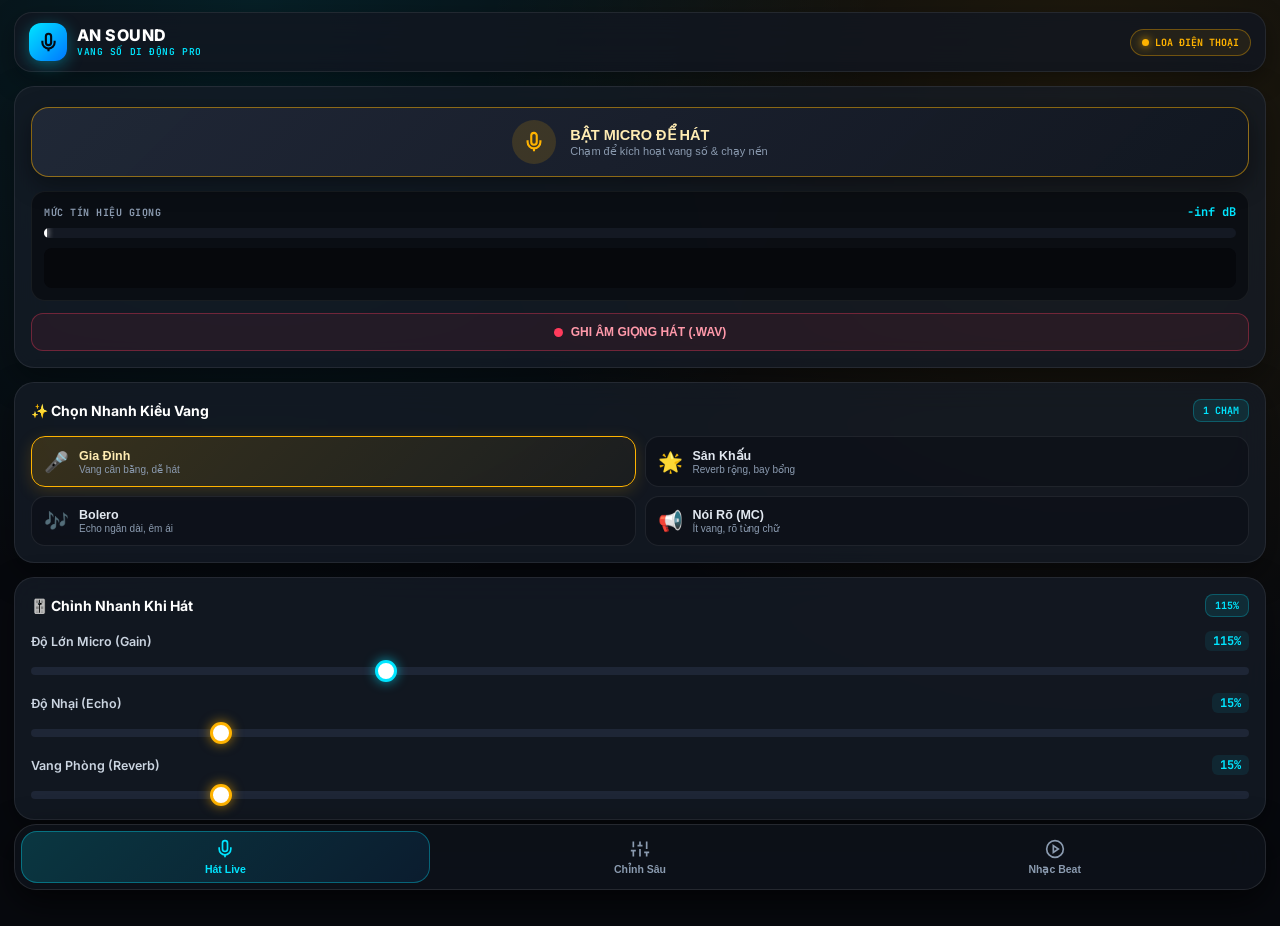
==== android_app/app/src/main/assets/karaoke/index.html @ 2c5a5bfd "Initial commit: An Sound Karaoke Live & DSP Studio (MVSilicon BP1048B2)" ====
<!DOCTYPE html>
<html lang="vi">
<head>
  <meta charset="utf-8">
  <meta name="viewport" content="width=device-width, initial-scale=1.0, maximum-scale=1.0, user-scalable=no, viewport-fit=cover">
  <title>An Sound</title>
  <link rel="preconnect" href="https://fonts.googleapis.com">
  <link rel="preconnect" href="https://fonts.gstatic.com" crossorigin>
  <link href="https://fonts.googleapis.com/css2?family=Inter:wght@400;500;600;700;800&family=JetBrains+Mono:wght@500;600;700&display=swap" rel="stylesheet">
  <style>
    :root {
      --bg: #07090e;
      --surface: rgba(18, 23, 32, 0.82);
      --card: rgba(22, 28, 39, 0.75);
      --border: rgba(255, 255, 255, 0.08);
      --text: #f1f5f9;
      --muted: #8b9bb0;
      --cyan: #00e5ff;
      --gold: #ffb300;
      --green: #00e676;
      --purple: #9d7bff;
      --red: #ff3b5c;
    }

    * {
      box-sizing: border-box !important;
      margin: 0;
      padding: 0;
      -webkit-tap-highlight-color: transparent;
      user-select: none;
    }

    body {
      background-color: var(--bg);
      background-image:
        radial-gradient(circle at 20% 0%, rgba(0, 229, 255, 0.10) 0%, transparent 45%),
        radial-gradient(circle at 85% 12%, rgba(255, 179, 0, 0.10) 0%, transparent 45%);
      color: var(--text);
      font-family: 'Inter', -apple-system, BlinkMacSystemFont, sans-serif;
      min-height: 100vh;
      overflow-x: hidden;
      padding: max(12px, env(safe-area-inset-top)) 14px calc(92px + env(safe-area-inset-bottom));
      transition: background-image 0.4s ease;
    }

    body.mic-live {
      background-image:
        radial-gradient(circle at 50% 0%, rgba(0, 230, 118, 0.16) 0%, transparent 55%),
        radial-gradient(circle at 85% 20%, rgba(0, 229, 255, 0.10) 0%, transparent 45%);
    }

    /* TOPBAR */
    .topbar {
      display: flex;
      align-items: center;
      justify-content: space-between;
      padding: 10px 14px;
      background: var(--surface);
      backdrop-filter: blur(18px);
      -webkit-backdrop-filter: blur(18px);
      border: 1px solid var(--border);
      border-radius: 18px;
      margin-bottom: 14px;
      box-shadow: 0 8px 24px rgba(0, 0, 0, 0.35);
    }

    .brand {
      display: flex;
      align-items: center;
      gap: 10px;
    }

    .brand-icon {
      width: 38px;
      height: 38px;
      border-radius: 12px;
      background: linear-gradient(135deg, #00e5ff, #0077ff);
      display: grid;
      place-items: center;
      color: #050a12;
      box-shadow: 0 4px 16px rgba(0, 229, 255, 0.35);
      flex-shrink: 0;
    }

    .brand-title {
      font-size: 16px;
      font-weight: 800;
      letter-spacing: 0.03em;
      color: #fff;
      line-height: 1.15;
    }

    .brand-sub {
      font: 600 9.5px 'JetBrains Mono', monospace;
      color: var(--cyan);
      letter-spacing: 0.06em;
    }

    .route-pill {
      display: flex;
      align-items: center;
      gap: 6px;
      padding: 6px 11px;
      background: rgba(255, 179, 0, 0.08);
      border: 1px solid rgba(255, 179, 0, 0.35);
      border-radius: 99px;
      font: 700 10px 'JetBrains Mono', monospace;
      color: var(--gold);
      white-space: nowrap;
    }

    .route-pill i {
      width: 7px;
      height: 7px;
      border-radius: 50%;
      background: var(--gold);
      box-shadow: 0 0 8px var(--gold);
    }

    /* TAB PANELS */
    .tab-panel {
      display: none;
      animation: fadeSlide 0.22s ease-out;
    }
    .tab-panel.active {
      display: block;
    }
    @keyframes fadeSlide {
      from { opacity: 0; transform: translateY(6px); }
      to { opacity: 1; transform: translateY(0); }
    }

    /* GLASS CARD */
    .glass-card {
      background: var(--card);
      backdrop-filter: blur(16px);
      -webkit-backdrop-filter: blur(16px);
      border: 1px solid var(--border);
      border-radius: 20px;
      padding: 16px;
      margin-bottom: 14px;
      box-shadow: 0 12px 32px rgba(0, 0, 0, 0.35);
    }

    .card-header {
      display: flex;
      align-items: center;
      justify-content: space-between;
      margin-bottom: 14px;
    }

    .card-title-group {
      display: flex;
      align-items: center;
      gap: 9px;
    }

    .card-title-group h3 {
      font-size: 14px;
      font-weight: 700;
      color: #fff;
    }

    .card-badge {
      font: 700 10px 'JetBrains Mono', monospace;
      padding: 4px 9px;
      border-radius: 8px;
      background: rgba(0, 229, 255, 0.1);
      color: var(--cyan);
      border: 1px solid rgba(0, 229, 255, 0.25);
    }

    /* HERO MIC BUTTON */
    .hero-deck {
      text-align: center;
      padding: 20px 16px 16px;
    }

    .mic-power-btn {
      width: 100%;
      min-height: 68px;
      border-radius: 18px;
      border: 1.5px solid rgba(255, 179, 0, 0.5);
      background: linear-gradient(135deg, rgba(34, 42, 58, 0.9), rgba(18, 23, 33, 0.95));
      color: #fff;
      display: flex;
      align-items: center;
      justify-content: center;
      gap: 14px;
      padding: 12px 18px;
      cursor: pointer;
      transition: all 0.25s cubic-bezier(0.16, 1, 0.3, 1);
      box-shadow: 0 8px 25px rgba(0, 0, 0, 0.4);
      position: relative;
      overflow: hidden;
    }

    .mic-power-btn:active {
      transform: scale(0.97);
    }

    .mic-power-btn.active {
      background: linear-gradient(135deg, rgba(16, 66, 42, 0.95), rgba(10, 38, 25, 0.98)) !important;
      border-color: var(--green) !important;
      box-shadow: 0 0 28px rgba(0, 230, 118, 0.35) !important;
    }

    .mic-circle-icon {
      width: 44px;
      height: 44px;
      border-radius: 50%;
      background: rgba(255, 179, 0, 0.15);
      color: var(--gold);
      display: grid;
      place-items: center;
      flex-shrink: 0;
      transition: all 0.25s;
    }

    .mic-power-btn.active .mic-circle-icon {
      background: rgba(0, 230, 118, 0.22);
      color: var(--green);
      box-shadow: 0 0 15px rgba(0, 230, 118, 0.45);
      animation: micPulse 1.6s infinite;
    }

    @keyframes micPulse {
      0% { transform: scale(1); }
      50% { transform: scale(1.08); }
      100% { transform: scale(1); }
    }

    .mic-btn-copy {
      text-align: left;
    }

    .mic-btn-copy strong {
      display: block;
      font-size: 14.5px;
      font-weight: 800;
      color: #ffecb3;
      margin-bottom: 2px;
    }

    .mic-power-btn.active .mic-btn-copy strong {
      color: #a7f3d0;
    }

    .mic-btn-copy small {
      display: block;
      font-size: 11px;
      color: var(--muted);
    }

    .mic-power-btn.active .mic-btn-copy small {
      color: #6ee7b7;
    }

    /* SPECTRUM & VU METER */
    .meter-box {
      margin-top: 14px;
      background: rgba(8, 11, 16, 0.75);
      border: 1px solid rgba(255, 255, 255, 0.06);
      border-radius: 14px;
      padding: 12px;
      text-align: left;
    }

    .meter-top {
      display: flex;
      justify-content: space-between;
      align-items: center;
      margin-bottom: 8px;
    }

    .meter-top span {
      font: 700 10px 'JetBrains Mono', monospace;
      color: var(--muted);
      letter-spacing: 0.05em;
    }

    .meter-top strong {
      font: 700 12px 'JetBrains Mono', monospace;
      color: var(--cyan);
    }

    .vu-track {
      width: 100%;
      height: 10px;
      background: #141923;
      border-radius: 99px;
      position: relative;
      overflow: hidden;
    }

    .vu-fill {
      height: 100%;
      width: 0%;
      background: linear-gradient(90deg, #00e676 0%, #ffeb3b 68%, #ff3b5c 100%);
      border-radius: 99px;
      transition: width 0.05s ease-out;
    }

    .vu-peak {
      position: absolute;
      top: 0;
      bottom: 0;
      width: 3px;
      background: #fff;
      box-shadow: 0 0 6px #fff;
      transition: left 0.06s ease-out;
    }

    #vocalSpectrumCanvas {
      width: 100%;
      height: 40px;
      margin-top: 10px;
      border-radius: 8px;
      background: rgba(5, 7, 11, 0.8);
      display: block;
    }

    /* RECORDER ROW */
    .rec-row {
      display: flex;
      gap: 8px;
      margin-top: 12px;
    }

    .btn-rec {
      flex: 1;
      padding: 11px 14px;
      border-radius: 12px;
      border: 1px solid rgba(255, 59, 92, 0.35);
      background: rgba(255, 59, 92, 0.08);
      color: #ff99aa;
      font-size: 12px;
      font-weight: 700;
      cursor: pointer;
      display: flex;
      align-items: center;
      justify-content: center;
      gap: 8px;
      transition: all 0.2s;
    }

    .btn-rec.recording {
      background: rgba(255, 59, 92, 0.22);
      border-color: var(--red);
      color: #fff;
      box-shadow: 0 0 15px rgba(255, 59, 92, 0.35);
    }

    .btn-play-rec {
      display: none;
      padding: 11px 16px;
      border-radius: 12px;
      border: 1px solid rgba(0, 230, 118, 0.4);
      background: rgba(0, 230, 118, 0.12);
      color: var(--green);
      font-size: 12px;
      font-weight: 700;
      cursor: pointer;
      text-decoration: none;
    }

    /* PRESET GRID */
    .preset-grid {
      display: grid;
      grid-template-columns: repeat(2, 1fr);
      gap: 9px;
    }

    .preset-tile {
      display: flex;
      align-items: center;
      gap: 10px;
      padding: 11px 12px;
      background: rgba(13, 17, 24, 0.75);
      border: 1px solid var(--border);
      border-radius: 14px;
      color: var(--muted);
      cursor: pointer;
      text-align: left;
      transition: all 0.18s;
    }

    .preset-tile .p-emoji {
      font-size: 20px;
      flex-shrink: 0;
    }

    .preset-tile strong {
      display: block;
      font-size: 12.5px;
      font-weight: 700;
      color: #e2e8f0;
    }

    .preset-tile small {
      display: block;
      font-size: 10px;
      color: var(--muted);
      margin-top: 1px;
    }

    .preset-tile.active {
      background: linear-gradient(135deg, rgba(255, 179, 0, 0.16), rgba(255, 179, 0, 0.04));
      border-color: var(--gold);
      box-shadow: 0 4px 16px rgba(255, 179, 0, 0.18);
    }

    .preset-tile.active strong {
      color: #ffecb3;
    }

    /* MODERN SLIDER */
    .slider-item {
      margin-bottom: 14px;
    }
    .slider-item:last-child {
      margin-bottom: 0;
    }

    .slider-label-row {
      display: flex;
      justify-content: space-between;
      align-items: center;
      margin-bottom: 8px;
    }

    .slider-label-row span {
      font-size: 12.5px;
      font-weight: 600;
      color: #cbd5e1;
    }

    .slider-label-row strong {
      font: 700 12px 'JetBrains Mono', monospace;
      color: var(--cyan);
      background: rgba(0, 229, 255, 0.08);
      padding: 2px 8px;
      border-radius: 6px;
    }

    input[type="range"].modern-slider {
      width: 100%;
      height: 8px;
      background: #1e2636;
      border-radius: 99px;
      outline: none;
      -webkit-appearance: none;
    }

    input[type="range"].modern-slider::-webkit-slider-thumb {
      -webkit-appearance: none;
      width: 22px;
      height: 22px;
      border-radius: 50%;
      background: #fff;
      border: 3px solid var(--cyan);
      box-shadow: 0 0 12px rgba(0, 229, 255, 0.65);
      cursor: pointer;
    }

    input[type="range"].modern-slider.gold::-webkit-slider-thumb {
      border-color: var(--gold);
      box-shadow: 0 0 12px rgba(255, 179, 0, 0.65);
    }

    /* SWITCH TOGGLES */
    .switch-row {
      display: flex;
      align-items: center;
      justify-content: space-between;
      padding: 10px 0;
      border-bottom: 1px solid rgba(255, 255, 255, 0.05);
      cursor: pointer;
    }
    .switch-row:last-child {
      border-bottom: none;
      padding-bottom: 0;
    }

    .switch-text strong {
      display: block;
      font-size: 12.5px;
      color: #e2e8f0;
    }
    .switch-text small {
      display: block;
      font-size: 10.5px;
      color: var(--muted);
      margin-top: 2px;
    }

    .toggle-switch {
      position: relative;
      width: 44px;
      height: 24px;
      flex-shrink: 0;
    }

    .toggle-switch input {
      opacity: 0;
      width: 0;
      height: 0;
    }

    .toggle-track {
      position: absolute;
      inset: 0;
      background: #232c3d;
      border-radius: 99px;
      transition: 0.25s;
    }

    .toggle-track::before {
      content: "";
      position: absolute;
      width: 18px;
      height: 18px;
      left: 3px;
      top: 3px;
      background: #94a3b8;
      border-radius: 50%;
      transition: 0.25s;
    }

    .toggle-switch input:checked + .toggle-track {
      background: rgba(0, 230, 118, 0.35);
      border: 1px solid var(--green);
    }

    .toggle-switch input:checked + .toggle-track::before {
      transform: translateX(20px);
      background: var(--green);
      box-shadow: 0 0 8px var(--green);
    }

    /* BEAT PLAYER */
    .beat-actions {
      display: grid;
      grid-template-columns: 1fr auto;
      gap: 8px;
      margin-bottom: 12px;
    }

    .btn-pick-file {
      display: flex;
      align-items: center;
      justify-content: center;
      gap: 8px;
      padding: 11px 12px;
      background: rgba(0, 229, 255, 0.08);
      border: 1px dashed rgba(0, 229, 255, 0.4);
      border-radius: 12px;
      color: var(--cyan);
      font-size: 12px;
      font-weight: 700;
      cursor: pointer;
    }

    .btn-demo-beat {
      padding: 11px 14px;
      background: rgba(157, 123, 255, 0.14);
      border: 1px solid rgba(157, 123, 255, 0.4);
      border-radius: 12px;
      color: #d8c8ff;
      font-size: 12px;
      font-weight: 700;
      cursor: pointer;
    }

    .btn-demo-beat.active {
      background: var(--purple);
      color: #fff;
      box-shadow: 0 0 15px rgba(157, 123, 255, 0.5);
    }

    .player-deck {
      display: flex;
      align-items: center;
      gap: 12px;
      background: rgba(10, 13, 20, 0.85);
      border: 1px solid var(--border);
      border-radius: 14px;
      padding: 10px 12px;
      margin-bottom: 14px;
    }

    .btn-play-circle {
      width: 40px;
      height: 40px;
      border-radius: 50%;
      border: none;
      background: linear-gradient(135deg, #00e5ff, #0088ff);
      color: #050a12;
      display: grid;
      place-items: center;
      cursor: pointer;
      flex-shrink: 0;
    }

    .track-meta {
      flex: 1;
      min-width: 0;
    }

    .track-title {
      font-size: 12.5px;
      font-weight: 700;
      color: #fff;
      white-space: nowrap;
      overflow: hidden;
      text-overflow: ellipsis;
    }

    .track-time {
      font: 500 10.5px 'JetBrains Mono', monospace;
      color: var(--muted);
      margin-top: 2px;
    }

    /* YOUTUBE BOX */
    .yt-search-row {
      display: flex;
      gap: 8px;
      margin-bottom: 10px;
    }

    .yt-input {
      flex: 1;
      min-width: 0;
      padding: 11px 12px;
      border-radius: 12px;
      border: 1px solid var(--border);
      background: rgba(10, 13, 20, 0.85);
      color: #fff;
      font-size: 13px;
      outline: none;
    }
    .yt-input:focus {
      border-color: var(--red);
    }

    .btn-yt-go {
      padding: 11px 15px;
      border-radius: 12px;
      border: none;
      background: linear-gradient(135deg, #ff3b5c, #d91b3b);
      color: #fff;
      font-size: 12px;
      font-weight: 700;
      cursor: pointer;
      white-space: nowrap;
    }

    .yt-tags {
      display: flex;
      flex-wrap: wrap;
      gap: 7px;
    }

    .yt-tag {
      padding: 6px 11px;
      border-radius: 99px;
      background: rgba(255, 255, 255, 0.05);
      border: 1px solid var(--border);
      color: #cbd5e1;
      font-size: 11px;
      font-weight: 600;
      cursor: pointer;
    }

    /* FLOATING BOTTOM TAB BAR */
    .bottom-dock {
      position: fixed;
      left: 14px;
      right: 14px;
      bottom: max(10px, env(safe-area-inset-bottom));
      z-index: 99;
      background: rgba(14, 18, 26, 0.92);
      backdrop-filter: blur(20px);
      -webkit-backdrop-filter: blur(20px);
      border: 1px solid rgba(255, 255, 255, 0.1);
      border-radius: 22px;
      padding: 6px;
      display: grid;
      grid-template-columns: repeat(3, 1fr);
      gap: 6px;
      box-shadow: 0 12px 35px rgba(0, 0, 0, 0.65);
    }

    .dock-btn {
      height: 52px;
      border: none;
      border-radius: 16px;
      background: transparent;
      color: var(--muted);
      display: flex;
      flex-direction: column;
      align-items: center;
      justify-content: center;
      gap: 4px;
      cursor: pointer;
      transition: all 0.2s;
    }

    .dock-btn span {
      font-size: 10.5px;
      font-weight: 700;
    }

    .dock-btn.active {
      background: linear-gradient(135deg, rgba(0, 229, 255, 0.18), rgba(0, 136, 255, 0.10));
      color: var(--cyan);
      box-shadow: inset 0 0 0 1px rgba(0, 229, 255, 0.35);
    }
  </style>
</head>
<body>
  <!-- TOPBAR -->
  <header class="topbar">
    <div class="brand">
      <div class="brand-icon">
        <svg width="21" height="21" viewBox="0 0 24 24" fill="none" stroke="currentColor" stroke-width="2.4"><path d="M12 2a3 3 0 0 0-3 3v7a3 3 0 0 0 6 0V5a3 3 0 0 0-3-3Z"/><path d="M19 10v2a7 7 0 0 1-14 0v-2"/><line x1="12" x2="12" y1="19" y2="22"/></svg>
      </div>
      <div>
        <div class="brand-title">AN SOUND</div>
        <div class="brand-sub">VANG SỐ DI ĐỘNG PRO</div>
      </div>
    </div>
    <div class="route-pill" id="connStatusPill">
      <i id="connDot"></i><span id="txtConnStatus">LOA ĐIỆN THOẠI</span>
    </div>
  </header>

  <!-- TAB 1: HÁT LIVE (TRANG CHÍNH) -->
  <section class="tab-panel active" id="tabLive">
    <div class="glass-card hero-deck">
      <button class="mic-power-btn" id="btnToggleKaraokeMic" type="button">
        <div class="mic-circle-icon">
          <svg width="22" height="22" viewBox="0 0 24 24" fill="none" stroke="currentColor" stroke-width="2.3"><path d="M12 2a3 3 0 0 0-3 3v7a3 3 0 0 0 6 0V5a3 3 0 0 0-3-3Z"/><path d="M19 10v2a7 7 0 0 1-14 0v-2"/><line x1="12" x2="12" y1="19" y2="22"/></svg>
        </div>
        <div class="mic-btn-copy">
          <strong id="btnKaraokeText">BẬT MICRO ĐỂ HÁT</strong>
          <small id="btnKaraokeSub">Chạm để kích hoạt vang số &amp; chạy nền</small>
        </div>
      </button>

      <div class="meter-box">
        <div class="meter-top">
          <span>MỨC TÍN HIỆU GIỌNG</span>
          <strong id="txtVocalDb">-inf dB</strong>
        </div>
        <div class="vu-track">
          <div class="vu-fill" id="vuMeterFill"></div>
          <div class="vu-peak" id="vuMeterPeak" style="left: 0%;"></div>
        </div>
        <canvas id="vocalSpectrumCanvas" width="320" height="40"></canvas>
      </div>

      <div class="rec-row">
        <button type="button" class="btn-rec" id="btnToggleRecord">
          <span id="recDot" style="width:9px;height:9px;border-radius:50%;background:#ff3b5c;display:inline-block;"></span>
          <span id="txtRecordBtn">GHI ÂM GIỌNG HÁT (.WAV)</span>
        </button>
        <a class="btn-play-rec" id="btnPlayRecorded">▶ Nghe lại</a>
      </div>
      <audio id="recordedPlaybackEl" controls style="display:none;width:100%;height:36px;margin-top:10px;"></audio>
    </div>

    <!-- PRESETS 1 CHẠM -->
    <div class="glass-card">
      <div class="card-header">
        <div class="card-title-group">
          <h3>✨ Chọn Nhanh Kiểu Vang</h3>
        </div>
        <span class="card-badge">1 CHẠM</span>
      </div>
      <div class="preset-grid">
        <button type="button" class="preset-tile active" data-preset="family">
          <span class="p-emoji">🎤</span>
          <div><strong>Gia Đình</strong><small>Vang cân bằng, dễ hát</small></div>
        </button>
        <button type="button" class="preset-tile" data-preset="stage">
          <span class="p-emoji">🌟</span>
          <div><strong>Sân Khấu</strong><small>Reverb rộng, bay bổng</small></div>
        </button>
        <button type="button" class="preset-tile" data-preset="bolero">
          <span class="p-emoji">🎶</span>
          <div><strong>Bolero</strong><small>Echo ngân dài, êm ái</small></div>
        </button>
        <button type="button" class="preset-tile" data-preset="speech">
          <span class="p-emoji">📢</span>
          <div><strong>Nói Rõ (MC)</strong><small>Ít vang, rõ từng chữ</small></div>
        </button>
      </div>
    </div>

    <!-- 3 THANH CHỈNH NHANH -->
    <div class="glass-card">
      <div class="card-header">
        <div class="card-title-group">
          <h3>🎚️ Chỉnh Nhanh Khi Hát</h3>
        </div>
        <span class="card-badge" id="badgeMicGain">115%</span>
      </div>

      <div class="slider-item">
        <div class="slider-label-row">
          <span>Độ Lớn Micro (Gain)</span>
          <strong id="valMicGain">115%</strong>
        </div>
        <input type="range" class="modern-slider" id="sliderMicGain" min="0" max="400" value="115" step="5">
      </div>

      <div class="slider-item">
        <div class="slider-label-row">
          <span>Độ Nhại (Echo)</span>
          <strong id="valEchoMix">15%</strong>
        </div>
        <input type="range" class="modern-slider gold" id="sliderEchoMix" min="0" max="100" value="15" step="1">
      </div>

      <div class="slider-item">
        <div class="slider-label-row">
          <span>Vang Phòng (Reverb)</span>
          <strong id="valReverbMix">15%</strong>
        </div>
        <input type="range" class="modern-slider gold" id="sliderReverbMix" min="0" max="100" value="15" step="1">
      </div>
    </div>
  </section>

  <!-- TAB 2: CHỈNH CHUYÊN SÂU (PRO MIXER) -->
  <section class="tab-panel" id="tabMixer">
    <!-- VOCAL 3-BAND EQ & 3D -->
    <div class="glass-card">
      <div class="card-header">
        <div class="card-title-group">
          <h3>🎛️ Âm Sắc Giọng Hát (3-Band EQ)</h3>
        </div>
        <span class="card-badge">PRO EQ</span>
      </div>

      <div class="slider-item">
        <div class="slider-label-row">
          <span>Bass Ấm Giọng (180 Hz)</span>
          <strong id="valEqBass">+1.5 dB</strong>
        </div>
        <input type="range" class="modern-slider" id="sliderEqBass" min="-9" max="9" value="1.5" step="0.5">
      </div>

      <div class="slider-item">
        <div class="slider-label-row">
          <span>Mid Rõ Lời (1.2 kHz)</span>
          <strong id="valEqMid">+1.5 dB</strong>
        </div>
        <input type="range" class="modern-slider" id="sliderEqMid" min="-9" max="9" value="1.5" step="0.5">
      </div>

      <div class="slider-item">
        <div class="slider-label-row">
          <span>Treble Sáng Bay (5 kHz)</span>
          <strong id="valEqTreble">+2.0 dB</strong>
        </div>
        <input type="range" class="modern-slider" id="sliderEqTreble" min="-9" max="9" value="2.0" step="0.5">
      </div>

      <div class="slider-item">
        <div class="slider-label-row">
          <span>Hát Bè Đôi 3D (Stereo Chorus)</span>
          <strong id="valStereoChorus">20%</strong>
        </div>
        <input type="range" class="modern-slider gold" id="sliderStereoChorus" min="0" max="100" value="20" step="5">
      </div>
    </div>

    <!-- CHI TIẾT ECHO & REVERB -->
    <div class="glass-card">
      <div class="card-header">
        <div class="card-title-group">
          <h3>🌊 Tinh Chỉnh Vang Chi Tiết</h3>
        </div>
        <span class="card-badge">FX DSP</span>
      </div>

      <div class="slider-item">
        <div class="slider-label-row">
          <span>Thời Gian Trễ Echo (Delay)</span>
          <strong id="valEchoDelay">180 ms</strong>
        </div>
        <input type="range" class="modern-slider gold" id="sliderEchoDelay" min="80" max="400" value="180" step="5">
      </div>

      <div class="slider-item">
        <div class="slider-label-row">
          <span>Số Lần Lặp Echo (Repeat)</span>
          <strong id="valEchoFeedback">25%</strong>
        </div>
        <input type="range" class="modern-slider gold" id="sliderEchoFeedback" min="0" max="75" value="25" step="1">
      </div>

      <div class="slider-item">
        <div class="slider-label-row">
          <span>Độ Rộng Phòng (Room Size)</span>
          <strong id="valReverbSize">2.2 s</strong>
        </div>
        <input type="range" class="modern-slider gold" id="sliderReverbSize" min="0.5" max="4.0" value="2.2" step="0.1">
      </div>

      <div class="slider-item">
        <div class="slider-label-row">
          <span>Giọng Mộc Gốc (Dry Vocal)</span>
          <strong id="valDryVocal">100%</strong>
        </div>
        <input type="range" class="modern-slider" id="sliderDryVocal" min="0" max="100" value="100" step="1">
      </div>
    </div>

    <!-- LỌC ỒN & CHỐNG VỌNG -->
    <div class="glass-card">
      <div class="card-header">
        <div class="card-title-group">
          <h3>🛡️ Lọc Tạp Âm &amp; Chống Vọng</h3>
        </div>
        <span class="card-badge">SHIELD</span>
      </div>

      <div class="slider-item" style="margin-bottom: 12px;">
        <div class="slider-label-row">
          <span>Chống Ồn Xa / Bắt Mic Gần</span>
          <strong id="valNearField">55% (Chỉ bắt gần)</strong>
        </div>
        <input type="range" class="modern-slider" id="sliderNearField" min="0" max="100" value="55" step="5">
      </div>

      <label class="switch-row">
        <div class="switch-text">
          <strong>Khử vọng loa ngoài (AEC)</strong>
          <small>Tắt để giảm trễ tối đa như StarMaker; bật nếu loa ngoài bị vọng</small>
        </div>
        <span class="toggle-switch"><input type="checkbox" id="chkHwAec"><span class="toggle-track"></span></span>
      </label>

      <label class="switch-row">
        <div class="switch-text">
          <strong>Cắt ù trầm &amp; tiếng gió (Low-Cut 100Hz)</strong>
          <small>Giúp giọng gọn sạch, không ù nền</small>
        </div>
        <span class="toggle-switch"><input type="checkbox" id="chkLowCut" checked><span class="toggle-track"></span></span>
      </label>

      <label class="switch-row">
        <div class="switch-text">
          <strong>Chống hú rít tự động (Notch 2.4kHz)</strong>
          <small>Ngăn tiếng rít chói tai khi để gần loa</small>
        </div>
        <span class="toggle-switch"><input type="checkbox" id="chkAntiHowl" checked><span class="toggle-track"></span></span>
      </label>
    </div>
  </section>

  <!-- TAB 3: NHẠC BEAT & YOUTUBE -->
  <section class="tab-panel" id="tabMusic">
    <!-- YOUTUBE KARAOKE -->
    <div class="glass-card">
      <div class="card-header">
        <div class="card-title-group">
          <h3>🎬 Hát Karaoke Trên YouTube</h3>
        </div>
        <span class="card-badge" style="color:#ff6b81;border-color:#ff3b5c44;background:#ff3b5c15;">CHẠY NỀN</span>
      </div>
      <div class="yt-search-row">
        <input type="text" class="yt-input" id="txtYtSearch" placeholder="Nhập tên bài hát muốn hát...">
        <button type="button" class="btn-yt-go" id="btnOpenYtKaraoke">Mở YouTube</button>
      </div>
      <div class="yt-tags">
        <button type="button" class="yt-tag" onclick="quickYt('Karaoke Bolero')">🎶 Bolero</button>
        <button type="button" class="yt-tag" onclick="quickYt('Karaoke Nhạc Trẻ')">🔥 Nhạc Trẻ</button>
        <button type="button" class="yt-tag" onclick="quickYt('Karaoke Remix')">⚡ Remix</button>
        <button type="button" class="yt-tag" onclick="quickYt('Karaoke Trữ Tình')">💛 Trữ Tình</button>
      </div>
      <p style="font-size:11px;color:var(--muted);margin-top:10px;line-height:1.45;">
        Mẹo: Bật Micro ở tab <strong>Hát Live</strong> trước, sau đó mở YouTube chọn beat. Ứng dụng sẽ chạy nền để trộn tiếng hát của bạn cùng nhạc YouTube!
      </p>
    </div>

    <!-- LOCAL BEAT PLAYER -->
    <div class="glass-card">
      <div class="card-header">
        <div class="card-title-group">
          <h3>🎵 Phát Nhạc Beat Trong Máy</h3>
        </div>
        <span class="card-badge" id="badgeBeatStatus">CHỜ BEAT</span>
      </div>

      <div class="beat-actions">
        <label class="btn-pick-file" for="karaokeBeatFileInput">
          <svg width="16" height="16" viewBox="0 0 24 24" fill="none" stroke="currentColor" stroke-width="2"><path d="M21 15v4a2 2 0 0 1-2 2H5a2 2 0 0 1-2-2v-4"/><polyline points="17 8 12 3 7 8"/><line x1="12" y1="3" x2="12" y2="15"/></svg>
          <span>Chọn File MP3 / M4A</span>
          <input type="file" id="karaokeBeatFileInput" accept="audio/*" style="display:none;">
        </label>
        <button type="button" class="btn-demo-beat" id="btnPlayDemoBeat">🎵 Beat Mẫu</button>
      </div>

      <div class="player-deck">
        <button type="button" class="btn-play-circle" id="btnBeatPlayPause">
          <svg id="iconBeatPlay" width="16" height="16" viewBox="0 0 24 24" fill="currentColor"><polygon points="6 3 20 12 6 21 6 3"/></svg>
          <svg id="iconBeatPause" style="display:none;" width="16" height="16" viewBox="0 0 24 24" fill="currentColor"><rect x="6" y="4" width="4" height="16"/><rect x="14" y="4" width="4" height="16"/></svg>
        </button>
        <div class="track-meta">
          <div class="track-title" id="txtBeatTrackName">Chưa chọn bài hát</div>
          <div class="track-time" id="txtBeatTrackTime">00:00 / 00:00</div>
        </div>
      </div>

      <div class="slider-item">
        <div class="slider-label-row">
          <span>Âm Lượng Nhạc Beat</span>
          <strong id="valBeatVolume">80%</strong>
        </div>
        <input type="range" class="modern-slider" id="sliderBeatVolume" min="0" max="100" value="80" step="1">
      </div>

      <div class="slider-item">
        <div class="slider-label-row">
          <span>Bù Trễ Nhạc Bluetooth</span>
          <strong id="valBeatLatency">0 ms (AUX)</strong>
        </div>
        <input type="range" class="modern-slider" id="sliderBeatLatency" min="0" max="350" value="0" step="10">
      </div>

      <label class="switch-row" style="margin-top: 6px;">
        <div class="switch-text">
          <strong>Tự động hạ nhạc khi hát (Ducking)</strong>
          <small>Nhạc tự nhỏ xuống -6dB khi bạn cất tiếng</small>
        </div>
        <span class="toggle-switch"><input type="checkbox" id="chkMusicDucking" checked><span class="toggle-track"></span></span>
      </label>
    </div>
  </section>

  <!-- FLOATING BOTTOM NAVIGATION -->
  <nav class="bottom-dock">
    <button type="button" class="dock-btn active" data-tab="tabLive">
      <svg width="20" height="20" viewBox="0 0 24 24" fill="none" stroke="currentColor" stroke-width="2"><path d="M12 2a3 3 0 0 0-3 3v7a3 3 0 0 0 6 0V5a3 3 0 0 0-3-3Z"/><path d="M19 10v2a7 7 0 0 1-14 0v-2"/><line x1="12" x2="12" y1="19" y2="22"/></svg>
      <span>Hát Live</span>
    </button>
    <button type="button" class="dock-btn" data-tab="tabMixer">
      <svg width="20" height="20" viewBox="0 0 24 24" fill="none" stroke="currentColor" stroke-width="2"><path d="M4 21V14m0-4V3m8 18v-9m0-4V3m8 18v-5m0-4V3M1 14h6m2-6h6m2 8h6"/></svg>
      <span>Chỉnh Sâu</span>
    </button>
    <button type="button" class="dock-btn" data-tab="tabMusic">
      <svg width="20" height="20" viewBox="0 0 24 24" fill="none" stroke="currentColor" stroke-width="2"><circle cx="12" cy="12" r="10"/><polygon points="10 8 16 12 10 16 10 8"/></svg>
      <span>Nhạc Beat</span>
    </button>
  </nav>

  <audio id="karaokeAudioEl" preload="auto" style="display:none;"></audio>

  <script>
    function quickYt(q) {
      const inp = document.getElementById('txtYtSearch');
      if (inp) inp.value = q.replace('Karaoke ', '');
      if (window.AndroidDsp && typeof window.AndroidDsp.openYouTubeKaraoke === 'function') {
        window.AndroidDsp.openYouTubeKaraoke(q.replace('Karaoke ', ''));
      } else {
        window.open('https://www.youtube.com/results?search_query=' + encodeURIComponent(q), '_blank');
      }
    }

    class LiveKaraokeEngine {
      constructor() {
        this.ctx = null;
        this.micStream = null;
        this.micSource = null;
        this.hpfNode = null;
        this.notchNode = null;
        this.toneNode = null;
        this.preampGain = null;
        this.dryGainNode = null;
        this.echoDelayNode = null;
        this.echoDampNode = null;
        this.echoFeedbackGain = null;
        this.echoWetGain = null;
        this.reverbConvolver = null;
        this.reverbWetGain = null;
        this.vocalBus = null;
        this.vocalCompressor = null;
        this.vocalAnalyser = null;

        this.audioEl = document.getElementById('karaokeAudioEl');
        this.musicSource = null;
        this.musicGain = null;
        this.beatDelayNode = null;

        this.demoBeatTimer = null;
        this.isDemoBeatPlaying = false;
        this.demoBeatStep = 0;
        this.masterBus = null;

        this.isActive = false;
        this.isDucking = true;
        this.isLowCut = true;
        this.isAntiHowl = true;
        this.isHwAec = false;
        this.isNativeMode = !!(window.AndroidDsp && typeof window.AndroidDsp.startNativeKaraoke === 'function');

        this.params = {
          micGain: 1.15,
          tone: 2.0,
          bassDb: 1.5,
          midDb: 1.5,
          trebleDb: 2.0,
          stereoChorus: 0.20,
          nearField: 0.55,
          echoMix: 0.15,
          echoDelay: 0.18,
          echoFeedback: 0.25,
          reverbMix: 0.15,
          reverbSize: 2.2,
          dryVocal: 1.00,
          beatVolume: 0.8,
          beatLatency: 0.0
        };
        this.vuReqId = null;
      }

      syncNativeParams() {
        if (window.AndroidDsp && typeof window.AndroidDsp.setKaraokeParams === 'function') {
          window.AndroidDsp.setKaraokeParams(
            this.params.micGain,
            this.params.tone,
            this.params.echoMix,
            Math.round(this.params.echoDelay * 1000),
            this.params.echoFeedback,
            this.params.reverbMix,
            this.params.reverbSize,
            this.params.dryVocal,
            this.params.nearField,
            this.isLowCut,
            this.isAntiHowl,
            this.isHwAec
          );
        }
        if (window.AndroidDsp && typeof window.AndroidDsp.setKaraokeEqAndFx === 'function') {
          window.AndroidDsp.setKaraokeEqAndFx(
            this.params.bassDb,
            this.params.midDb,
            this.params.trebleDb,
            this.params.stereoChorus
          );
        }
      }

      createImpulseResponse(ctx, duration = 2.2, decay = 2.0) {
        const sampleRate = ctx.sampleRate;
        const length = Math.floor(sampleRate * Math.max(0.2, duration));
        const impulse = ctx.createBuffer(2, length, sampleRate);
        const left = impulse.getChannelData(0);
        const right = impulse.getChannelData(1);
        for (let i = 0; i < length; i++) {
          const env = Math.pow(1 - i / length, decay);
          left[i] = (Math.random() * 2 - 1) * env;
          right[i] = (Math.random() * 2 - 1) * env;
        }
        return impulse;
      }

      async start() {
        if (this.isActive) return;
        if (this.isNativeMode) {
          this.syncNativeParams();
          const ok = window.AndroidDsp.startNativeKaraoke();
          if (ok) {
            this.isActive = true;
            this.updateUiState(true);
            return true;
          } else {
            this.updateUiState(false);
            return false;
          }
        }
        try {
          if (!this.ctx) this.ctx = new (window.AudioContext || window.webkitAudioContext)({ latencyHint: 0 });
          if (this.ctx.state === 'suspended') await this.ctx.resume();
          if (!this.micStream) {
            this.micStream = await navigator.mediaDevices.getUserMedia({
              audio: { echoCancellation: false, noiseSuppression: false, autoGainControl: false, latency: 0 }
            });
          }
          this.buildAudioGraph();
          this.isActive = true;
          this.startVuLoop();
          this.updateUiState(true);
          return true;
        } catch (err) {
          alert("Không thể truy cập Micro: " + (err.message || err));
          this.updateUiState(false);
          return false;
        }
      }

      buildAudioGraph() {
        const ctx = this.ctx;
        this.micSource = ctx.createMediaStreamSource(this.micStream);
        this.hpfNode = ctx.createBiquadFilter();
        this.hpfNode.type = 'highpass';
        this.hpfNode.frequency.value = this.isLowCut ? 100 : 10;

        this.notchNode = ctx.createBiquadFilter();
        this.notchNode.type = 'notch';
        this.notchNode.frequency.value = 2400;
        this.notchNode.Q.value = this.isAntiHowl ? 4.5 : 0.001;

        this.toneNode = ctx.createBiquadFilter();
        this.toneNode.type = 'highshelf';
        this.toneNode.frequency.value = 3800;
        this.toneNode.gain.value = this.params.trebleDb;

        this.preampGain = ctx.createGain();
        this.preampGain.gain.value = this.params.micGain;

        this.micSource.connect(this.hpfNode);
        this.hpfNode.connect(this.notchNode);
        this.notchNode.connect(this.toneNode);
        this.toneNode.connect(this.preampGain);

        this.vocalBus = ctx.createGain();
        this.dryGainNode = ctx.createGain();
        this.dryGainNode.gain.value = this.params.dryVocal;
        this.preampGain.connect(this.dryGainNode);
        this.dryGainNode.connect(this.vocalBus);

        this.echoDelayNode = ctx.createDelay(1.0);
        this.echoDelayNode.delayTime.value = this.params.echoDelay;
        this.echoDampNode = ctx.createBiquadFilter();
        this.echoDampNode.type = 'lowpass';
        this.echoDampNode.frequency.value = 3500;
        this.echoFeedbackGain = ctx.createGain();
        this.echoFeedbackGain.gain.value = this.params.echoFeedback;
        this.echoWetGain = ctx.createGain();
        this.echoWetGain.gain.value = this.params.echoMix;

        this.preampGain.connect(this.echoDelayNode);
        this.echoDelayNode.connect(this.echoDampNode);
        this.echoDampNode.connect(this.echoFeedbackGain);
        this.echoFeedbackGain.connect(this.echoDelayNode);
        this.echoDelayNode.connect(this.echoWetGain);
        this.echoWetGain.connect(this.vocalBus);

        this.reverbConvolver = ctx.createConvolver();
        this.reverbConvolver.buffer = this.createImpulseResponse(ctx, this.params.reverbSize, 2.2);
        this.reverbWetGain = ctx.createGain();
        this.reverbWetGain.gain.value = this.params.reverbMix;
        this.preampGain.connect(this.reverbConvolver);
        this.reverbConvolver.connect(this.reverbWetGain);
        this.reverbWetGain.connect(this.vocalBus);

        this.vocalCompressor = ctx.createDynamicsCompressor();
        this.vocalCompressor.threshold.value = -6;
        this.vocalCompressor.ratio.value = 6;
        this.vocalBus.connect(this.vocalCompressor);

        this.vocalAnalyser = ctx.createAnalyser();
        this.vocalAnalyser.fftSize = 256;
        this.vocalCompressor.connect(this.vocalAnalyser);

        this.masterBus = ctx.createGain();
        this.vocalCompressor.connect(this.masterBus);

        if (!this.musicSource && this.audioEl) {
          try { this.musicSource = ctx.createMediaElementSource(this.audioEl); } catch(e) {}
        }
        if (!this.musicGain) {
          this.musicGain = ctx.createGain();
          this.musicGain.gain.value = this.params.beatVolume;
        }
        this.beatDelayNode = ctx.createDelay(1.0);
        this.beatDelayNode.delayTime.value = this.params.beatLatency || 0.0;
        if (this.musicSource) {
          try { this.musicSource.connect(this.musicGain); } catch(e) {}
        }
        this.musicGain.connect(this.beatDelayNode);
        this.beatDelayNode.connect(this.masterBus);
        this.masterBus.connect(ctx.destination);
      }

      stop() {
        if (!this.isActive) return;
        this.isActive = false;
        if (this.isNativeMode && window.AndroidDsp && typeof window.AndroidDsp.stopNativeKaraoke === 'function') {
          window.AndroidDsp.stopNativeKaraoke();
        }
        if (this.vuReqId) {
          cancelAnimationFrame(this.vuReqId);
          this.vuReqId = null;
        }
        try {
          if (this.micSource) this.micSource.disconnect();
          if (this.masterBus) this.masterBus.disconnect();
        } catch(e) {}
        this.updateUiState(false);
      }

      startVuLoop() {
        const timeData = new Uint8Array(this.vocalAnalyser.frequencyBinCount);
        const update = () => {
          if (!this.isActive || !this.vocalAnalyser) return;
          this.vocalAnalyser.getByteTimeDomainData(timeData);
          let sumSq = 0;
          for (let i = 0; i < timeData.length; i++) {
            const s = (timeData[i] - 128) / 128;
            sumSq += s * s;
          }
          const rms = Math.sqrt(sumSq / timeData.length);
          const db = rms > 0.0001 ? 20 * Math.log10(rms) : -80;
          if (window.onNativeVocalMeter) window.onNativeVocalMeter(db);
          this.vuReqId = requestAnimationFrame(update);
        };
        this.vuReqId = requestAnimationFrame(update);
      }

      updateUiState(active) {
        const btn = document.getElementById('btnToggleKaraokeMic');
        const txtBtn = document.getElementById('btnKaraokeText');
        const subBtn = document.getElementById('btnKaraokeSub');
        const fillEl = document.getElementById('vuMeterFill');
        const dbEl = document.getElementById('txtVocalDb');
        document.body.classList.toggle('mic-live', active);

        if (active) {
          if (btn) btn.classList.add('active');
          if (txtBtn) txtBtn.innerText = 'ĐANG BẬT MICRO (CHẠM ĐỂ TẮT)';
          if (subBtn) subBtn.innerText = 'Vang số đang hoạt động & hỗ trợ chạy nền';
        } else {
          if (btn) btn.classList.remove('active');
          if (txtBtn) txtBtn.innerText = 'BẬT MICRO ĐỂ HÁT';
          if (subBtn) subBtn.innerText = 'Chạm để kích hoạt vang số & chạy nền';
          if (fillEl) fillEl.style.width = '0%';
          if (dbEl) dbEl.innerText = '-inf dB';
        }
      }

      applyPreset(presetName) {
        const presets = {
          family: {
            micGain: 1.15, bassDb: 1.5, midDb: 1.5, trebleDb: 2.0, stereoChorus: 0.20,
            echoMix: 0.22, echoDelay: 0.19, echoFeedback: 0.30,
            reverbMix: 0.18, reverbSize: 2.2, dryVocal: 1.0,
            lowCut: true, antiHowl: true, ducking: true
          },
          stage: {
            micGain: 1.15, bassDb: 1.0, midDb: 2.0, trebleDb: 3.5, stereoChorus: 0.45,
            echoMix: 0.18, echoDelay: 0.16, echoFeedback: 0.25,
            reverbMix: 0.45, reverbSize: 3.2, dryVocal: 1.0,
            lowCut: true, antiHowl: true, ducking: true
          },
          bolero: {
            micGain: 1.25, bassDb: 2.5, midDb: 1.0, trebleDb: 1.5, stereoChorus: 0.25,
            echoMix: 0.42, echoDelay: 0.24, echoFeedback: 0.45,
            reverbMix: 0.20, reverbSize: 1.8, dryVocal: 1.0,
            lowCut: true, antiHowl: true, ducking: true
          },
          speech: {
            micGain: 1.30, bassDb: 0.0, midDb: 3.0, trebleDb: 2.5, stereoChorus: 0.0,
            echoMix: 0.0, echoDelay: 0.10, echoFeedback: 0.0,
            reverbMix: 0.05, reverbSize: 0.8, dryVocal: 1.0,
            lowCut: true, antiHowl: true, ducking: true
          }
        };

        const p = presets[presetName] || presets.family;
        Object.assign(this.params, {
          micGain: p.micGain, bassDb: p.bassDb, midDb: p.midDb, trebleDb: p.trebleDb,
          stereoChorus: p.stereoChorus, echoMix: p.echoMix, echoDelay: p.echoDelay,
          echoFeedback: p.echoFeedback, reverbMix: p.reverbMix, reverbSize: p.reverbSize,
          dryVocal: p.dryVocal
        });
        this.isLowCut = p.lowCut;
        this.isAntiHowl = p.antiHowl;
        this.isDucking = p.ducking;

        if (!this.isNativeMode && this.isActive && this.ctx) {
          if (this.preampGain) this.preampGain.gain.setTargetAtTime(p.micGain, this.ctx.currentTime, 0.05);
          if (this.echoDelayNode) this.echoDelayNode.delayTime.setTargetAtTime(p.echoDelay, this.ctx.currentTime, 0.05);
          if (this.echoFeedbackGain) this.echoFeedbackGain.gain.setTargetAtTime(p.echoFeedback, this.ctx.currentTime, 0.05);
          if (this.echoWetGain) this.echoWetGain.gain.setTargetAtTime(p.echoMix, this.ctx.currentTime, 0.05);
          if (this.reverbWetGain) this.reverbWetGain.gain.setTargetAtTime(p.reverbMix, this.ctx.currentTime, 0.05);
          if (this.dryGainNode) this.dryGainNode.gain.setTargetAtTime(p.dryVocal, this.ctx.currentTime, 0.05);
        }

        const setVal = (id, v) => { const e = document.getElementById(id); if (e) e.value = v; };
        const setTxt = (id, t) => { const e = document.getElementById(id); if (e) e.innerText = t; };
        const fmtDb = v => (v > 0 ? '+' : '') + v.toFixed(1) + ' dB';

        setVal('sliderMicGain', Math.round(p.micGain * 100));
        setTxt('valMicGain', Math.round(p.micGain * 100) + '%');
        setTxt('badgeMicGain', Math.round(p.micGain * 100) + '%');

        setVal('sliderEchoMix', Math.round(p.echoMix * 100));
        setTxt('valEchoMix', Math.round(p.echoMix * 100) + '%');
        setVal('sliderEchoDelay', Math.round(p.echoDelay * 1000));
        setTxt('valEchoDelay', Math.round(p.echoDelay * 1000) + ' ms');
        setVal('sliderEchoFeedback', Math.round(p.echoFeedback * 100));
        setTxt('valEchoFeedback', Math.round(p.echoFeedback * 100) + '%');

        setVal('sliderReverbMix', Math.round(p.reverbMix * 100));
        setTxt('valReverbMix', Math.round(p.reverbMix * 100) + '%');
        setVal('sliderReverbSize', p.reverbSize);
        setTxt('valReverbSize', p.reverbSize.toFixed(1) + ' s');
        setVal('sliderDryVocal', Math.round(p.dryVocal * 100));
        setTxt('valDryVocal', Math.round(p.dryVocal * 100) + '%');

        setVal('sliderEqBass', p.bassDb); setTxt('valEqBass', fmtDb(p.bassDb));
        setVal('sliderEqMid', p.midDb); setTxt('valEqMid', fmtDb(p.midDb));
        setVal('sliderEqTreble', p.trebleDb); setTxt('valEqTreble', fmtDb(p.trebleDb));
        setVal('sliderStereoChorus', Math.round(p.stereoChorus * 100));
        setTxt('valStereoChorus', Math.round(p.stereoChorus * 100) + '%');

        const cLow = document.getElementById('chkLowCut'); if (cLow) cLow.checked = p.lowCut;
        const cHowl = document.getElementById('chkAntiHowl'); if (cHowl) cHowl.checked = p.antiHowl;
        const cDuck = document.getElementById('chkMusicDucking'); if (cDuck) cDuck.checked = p.ducking;

        this.syncNativeParams();
      }

      toggleDemoBeat() {
        if (this.isDemoBeatPlaying) this.stopDemoBeat();
        else this.startDemoBeat();
      }

      startDemoBeat() {
        if (!this.ctx) this.ctx = new (window.AudioContext || window.webkitAudioContext)({ latencyHint: 'interactive' });
        if (this.ctx.state === 'suspended') this.ctx.resume();
        if (!this.musicGain) {
          this.musicGain = this.ctx.createGain();
          this.musicGain.gain.value = this.params.beatVolume;
          this.musicGain.connect(this.masterBus || this.ctx.destination);
        }
        this.isDemoBeatPlaying = true;
        this.demoBeatStep = 0;
        const btn = document.getElementById('btnPlayDemoBeat');
        if (btn) btn.classList.add('active');
        const txtName = document.getElementById('txtBeatTrackName');
        if (txtName) txtName.innerText = '🎵 Beat Demo Acoustic 78 BPM';

        const stepDuration = (60 / 78) / 4;
        const chords = [
          [220, 261.63, 329.63, 392],
          [174.61, 220, 261.63, 329.63],
          [130.81, 164.81, 196, 246.94],
          [196, 246.94, 293.66, 392]
        ];
        const tick = () => {
          if (!this.isDemoBeatPlaying) return;
          const ctx = this.ctx, now = ctx.currentTime;
          const step16 = this.demoBeatStep % 16;
          const bar = Math.floor(this.demoBeatStep / 16) % 4;

          if (step16 === 0 || step16 === 8 || step16 === 10) {
            const o = ctx.createOscillator(), g = ctx.createGain();
            o.frequency.setValueAtTime(110, now); o.frequency.exponentialRampToValueAtTime(45, now + 0.12);
            g.gain.setValueAtTime(0.7, now); g.gain.exponentialRampToValueAtTime(0.001, now + 0.18);
            o.connect(g); g.connect(this.musicGain); o.start(now); o.stop(now + 0.2);
          }
          if (step16 === 4 || step16 === 12) {
            const o = ctx.createOscillator(), g = ctx.createGain();
            o.type = 'triangle'; o.frequency.setValueAtTime(190, now);
            g.gain.setValueAtTime(0.4, now); g.gain.exponentialRampToValueAtTime(0.001, now + 0.14);
            o.connect(g); g.connect(this.musicGain); o.start(now); o.stop(now + 0.15);
          }
          if (step16 % 2 === 0) {
            const o = ctx.createOscillator(), g = ctx.createGain();
            o.type = 'square'; o.frequency.setValueAtTime(6500, now);
            g.gain.setValueAtTime(0.08, now); g.gain.exponentialRampToValueAtTime(0.001, now + 0.04);
            o.connect(g); g.connect(this.musicGain); o.start(now); o.stop(now + 0.05);
          }
          if (step16 === 0 || step16 === 6 || step16 === 12) {
            chords[bar].forEach((freq, idx) => {
              const co = ctx.createOscillator(), cg = ctx.createGain();
              co.type = 'sine'; co.frequency.setValueAtTime(freq, now + idx * 0.015);
              cg.gain.setValueAtTime(0.08, now + idx * 0.015); cg.gain.exponentialRampToValueAtTime(0.001, now + 0.45);
              co.connect(cg); cg.connect(this.musicGain); co.start(now + idx * 0.015); co.stop(now + 0.5);
            });
          }
          this.demoBeatStep++;
          this.demoBeatTimer = setTimeout(tick, stepDuration * 1000);
        };
        tick();
      }

      stopDemoBeat() {
        this.isDemoBeatPlaying = false;
        if (this.demoBeatTimer) { clearTimeout(this.demoBeatTimer); this.demoBeatTimer = null; }
        const btn = document.getElementById('btnPlayDemoBeat');
        if (btn) btn.classList.remove('active');
        const txtName = document.getElementById('txtBeatTrackName');
        if (txtName) txtName.innerText = 'Đã dừng Beat Demo';
      }
    }

    const engine = new LiveKaraokeEngine();

    window.addEventListener('DOMContentLoaded', () => {
      // Bottom Dock Tabs
      document.querySelectorAll('.dock-btn').forEach(btn => {
        btn.addEventListener('click', function() {
          const targetId = this.getAttribute('data-tab');
          document.querySelectorAll('.dock-btn').forEach(b => b.classList.remove('active'));
          this.classList.add('active');
          document.querySelectorAll('.tab-panel').forEach(p => p.classList.remove('active'));
          const panel = document.getElementById(targetId);
          if (panel) panel.classList.add('active');
          window.scrollTo({ top: 0, behavior: 'smooth' });
        });
      });

      // Power Button
      document.getElementById('btnToggleKaraokeMic').addEventListener('click', () => {
        if (engine.isActive) engine.stop();
        else engine.start();
      });

      // Presets
      document.querySelectorAll('.preset-tile').forEach(btn => {
        btn.addEventListener('click', function() {
          document.querySelectorAll('.preset-tile').forEach(b => b.classList.remove('active'));
          this.classList.add('active');
          engine.applyPreset(this.getAttribute('data-preset'));
        });
      });

      // Sliders Binding Helper
      const bindSlider = (id, labelId, onVal) => {
        const el = document.getElementById(id);
        if (!el) return;
        el.addEventListener('input', function() {
          const v = parseFloat(this.value);
          const lbl = document.getElementById(labelId);
          onVal(v, lbl);
        });
      };

      bindSlider('sliderMicGain', 'valMicGain', (v, lbl) => {
        engine.params.micGain = v / 100;
        engine.syncNativeParams();
        if (lbl) lbl.innerText = v + '%';
        const b = document.getElementById('badgeMicGain');
        if (b) b.innerText = v + '%';
        if (engine.isActive && engine.preampGain && engine.ctx) engine.preampGain.gain.setTargetAtTime(v / 100, engine.ctx.currentTime, 0.03);
      });

      bindSlider('sliderEchoMix', 'valEchoMix', (v, lbl) => {
        engine.params.echoMix = v / 100;
        engine.syncNativeParams();
        if (lbl) lbl.innerText = v + '%';
        if (engine.isActive && engine.echoWetGain && engine.ctx) engine.echoWetGain.gain.setTargetAtTime(v / 100, engine.ctx.currentTime, 0.03);
      });

      bindSlider('sliderEchoDelay', 'valEchoDelay', (v, lbl) => {
        engine.params.echoDelay = v / 1000;
        engine.syncNativeParams();
        if (lbl) lbl.innerText = v + ' ms';
        if (engine.isActive && engine.echoDelayNode && engine.ctx) engine.echoDelayNode.delayTime.setTargetAtTime(v / 1000, engine.ctx.currentTime, 0.05);
      });

      bindSlider('sliderEchoFeedback', 'valEchoFeedback', (v, lbl) => {
        engine.params.echoFeedback = v / 100;
        engine.syncNativeParams();
        if (lbl) lbl.innerText = v + '%';
        if (engine.isActive && engine.echoFeedbackGain && engine.ctx) engine.echoFeedbackGain.gain.setTargetAtTime(v / 100, engine.ctx.currentTime, 0.03);
      });

      bindSlider('sliderReverbMix', 'valReverbMix', (v, lbl) => {
        engine.params.reverbMix = v / 100;
        engine.syncNativeParams();
        if (lbl) lbl.innerText = v + '%';
        if (engine.isActive && engine.reverbWetGain && engine.ctx) engine.reverbWetGain.gain.setTargetAtTime(v / 100, engine.ctx.currentTime, 0.03);
      });

      bindSlider('sliderReverbSize', 'valReverbSize', (v, lbl) => {
        engine.params.reverbSize = v;
        engine.syncNativeParams();
        if (lbl) lbl.innerText = v.toFixed(1) + ' s';
        if (engine.isActive && engine.reverbConvolver && engine.ctx) engine.reverbConvolver.buffer = engine.createImpulseResponse(engine.ctx, v, 2.2);
      });

      bindSlider('sliderDryVocal', 'valDryVocal', (v, lbl) => {
        engine.params.dryVocal = v / 100;
        engine.syncNativeParams();
        if (lbl) lbl.innerText = v + '%';
        if (engine.isActive && engine.dryGainNode && engine.ctx) engine.dryGainNode.gain.setTargetAtTime(v / 100, engine.ctx.currentTime, 0.03);
      });

      bindSlider('sliderEqBass', 'valEqBass', (v, lbl) => {
        engine.params.bassDb = v; engine.syncNativeParams();
        if (lbl) lbl.innerText = (v > 0 ? '+' : '') + v.toFixed(1) + ' dB';
      });
      bindSlider('sliderEqMid', 'valEqMid', (v, lbl) => {
        engine.params.midDb = v; engine.syncNativeParams();
        if (lbl) lbl.innerText = (v > 0 ? '+' : '') + v.toFixed(1) + ' dB';
      });
      bindSlider('sliderEqTreble', 'valEqTreble', (v, lbl) => {
        engine.params.trebleDb = v; engine.syncNativeParams();
        if (lbl) lbl.innerText = (v > 0 ? '+' : '') + v.toFixed(1) + ' dB';
      });
      bindSlider('sliderStereoChorus', 'valStereoChorus', (v, lbl) => {
        engine.params.stereoChorus = v / 100; engine.syncNativeParams();
        if (lbl) lbl.innerText = v + '%';
      });

      bindSlider('sliderNearField', 'valNearField', (v, lbl) => {
        engine.params.nearField = v / 100;
        engine.syncNativeParams();
        let txt = v + '%';
        if (v >= 70) txt += ' (Cực gần 5cm)';
        else if (v >= 40) txt += ' (Chỉ bắt gần)';
        else if (v === 0) txt += ' (Thu tất cả)';
        if (lbl) lbl.innerText = txt;
      });

      bindSlider('sliderBeatVolume', 'valBeatVolume', (v, lbl) => {
        engine.params.beatVolume = v / 100;
        if (lbl) lbl.innerText = v + '%';
        if (engine.musicGain && engine.ctx) engine.musicGain.gain.setTargetAtTime(v / 100, engine.ctx.currentTime, 0.03);
      });

      bindSlider('sliderBeatLatency', 'valBeatLatency', (v, lbl) => {
        engine.params.beatLatency = v / 1000;
        if (lbl) lbl.innerText = v === 0 ? '0 ms (AUX)' : v + ' ms (Bluetooth)';
        if (engine.beatDelayNode && engine.ctx) engine.beatDelayNode.delayTime.setTargetAtTime(v / 1000, engine.ctx.currentTime, 0.03);
      });

      // Toggles
      document.getElementById('chkHwAec').addEventListener('change', function() { engine.isHwAec = this.checked; engine.syncNativeParams(); });
      document.getElementById('chkLowCut').addEventListener('change', function() { engine.isLowCut = this.checked; engine.syncNativeParams(); });
      document.getElementById('chkAntiHowl').addEventListener('change', function() { engine.isAntiHowl = this.checked; engine.syncNativeParams(); });
      document.getElementById('chkMusicDucking').addEventListener('change', function() { engine.isDucking = this.checked; });

      // Beat Player
      document.getElementById('karaokeBeatFileInput').addEventListener('change', function(e) {
        const file = e.target.files[0];
        if (file) {
          if (engine.isDemoBeatPlaying) engine.stopDemoBeat();
          const audioEl = document.getElementById('karaokeAudioEl');
          audioEl.src = URL.createObjectURL(file);
          audioEl.play().catch(() => {});
          document.getElementById('txtBeatTrackName').innerText = file.name;
          document.getElementById('badgeBeatStatus').innerText = 'ĐANG PHÁT';
          document.getElementById('iconBeatPlay').style.display = 'none';
          document.getElementById('iconBeatPause').style.display = 'block';
        }
      });

      document.getElementById('btnPlayDemoBeat').addEventListener('click', () => {
        const audioEl = document.getElementById('karaokeAudioEl');
        if (audioEl) audioEl.pause();
        engine.toggleDemoBeat();
        document.getElementById('badgeBeatStatus').innerText = engine.isDemoBeatPlaying ? 'DEMO LIVE' : 'DỪNG';
        document.getElementById('iconBeatPlay').style.display = engine.isDemoBeatPlaying ? 'none' : 'block';
        document.getElementById('iconBeatPause').style.display = engine.isDemoBeatPlaying ? 'block' : 'none';
      });

      document.getElementById('btnBeatPlayPause').addEventListener('click', () => {
        const audioEl = document.getElementById('karaokeAudioEl');
        if (engine.isDemoBeatPlaying) {
          engine.stopDemoBeat();
          document.getElementById('iconBeatPlay').style.display = 'block';
          document.getElementById('iconBeatPause').style.display = 'none';
          return;
        }
        if (audioEl && audioEl.src) {
          if (audioEl.paused) {
            audioEl.play();
            document.getElementById('iconBeatPlay').style.display = 'none';
            document.getElementById('iconBeatPause').style.display = 'block';
            document.getElementById('badgeBeatStatus').innerText = 'ĐANG PHÁT';
          } else {
            audioEl.pause();
            document.getElementById('iconBeatPlay').style.display = 'block';
            document.getElementById('iconBeatPause').style.display = 'none';
            document.getElementById('badgeBeatStatus').innerText = 'TẠM DỪNG';
          }
        } else {
          engine.toggleDemoBeat();
          document.getElementById('iconBeatPlay').style.display = engine.isDemoBeatPlaying ? 'none' : 'block';
          document.getElementById('iconBeatPause').style.display = engine.isDemoBeatPlaying ? 'block' : 'none';
        }
      });

      document.getElementById('karaokeAudioEl').addEventListener('timeupdate', function() {
        const fmt = s => { const m = Math.floor(s/60), sec = Math.floor(s%60); return (m<10?'0':'')+m+':'+(sec<10?'0':'')+sec; };
        document.getElementById('txtBeatTrackTime').innerText = fmt(this.currentTime||0) + ' / ' + fmt(this.duration||0);
      });

      // Audio Route Callback
      window.onAudioRouteChanged = function(isBt) {
        const txt = document.getElementById('txtConnStatus');
        const pill = document.getElementById('connStatusPill');
        const dot = document.getElementById('connDot');
        if (isBt) {
          if (txt) txt.innerText = 'LOA BLUETOOTH';
          if (pill) { pill.style.borderColor = '#00e676'; pill.style.color = '#00e676'; pill.style.background = 'rgba(0,230,118,0.1)'; }
          if (dot) { dot.style.background = '#00e676'; dot.style.boxShadow = '0 0 8px #00e676'; }
        } else {
          if (txt) txt.innerText = 'LOA ĐIỆN THOẠI';
          if (pill) { pill.style.borderColor = 'rgba(255,179,0,0.35)'; pill.style.color = '#ffb300'; pill.style.background = 'rgba(255,179,0,0.08)'; }
          if (dot) { dot.style.background = '#ffb300'; dot.style.boxShadow = '0 0 8px #ffb300'; }
        }
      };
      if (window.AndroidDsp && typeof window.AndroidDsp.isBluetoothOutputConnected === 'function') {
        window.onAudioRouteChanged(window.AndroidDsp.isBluetoothOutputConnected());
      }

      // Spectrum Visualizer & Meter
      const specCanvas = document.getElementById('vocalSpectrumCanvas');
      const specCtx = specCanvas ? specCanvas.getContext('2d') : null;
      const specBars = new Array(24).fill(2);
      function drawSpectrum(pct) {
        if (!specCtx || !specCanvas) return;
        const w = specCanvas.width, h = specCanvas.height;
        specCtx.clearRect(0, 0, w, h);
        const barW = (w - 23 * 3) / 24;
        for (let i = 0; i < 24; i++) {
          const shape = Math.sin((i / 23) * Math.PI) * 0.75 + 0.25;
          const target = Math.max(3, (pct / 100) * h * shape * (0.7 + Math.random() * 0.5));
          specBars[i] = specBars[i] * 0.6 + target * 0.4;
          const bh = Math.min(h - 2, specBars[i]);
          const grad = specCtx.createLinearGradient(0, h, 0, 0);
          grad.addColorStop(0, '#00e5ff');
          grad.addColorStop(0.6, '#ffb300');
          grad.addColorStop(1, '#ff3b5c');
          specCtx.fillStyle = grad;
          specCtx.fillRect(i * (barW + 3), h - bh, barW, bh);
        }
      }

      let nativePeakHold = 0;
      window.onNativeVocalMeter = function(db) {
        if (!engine.isActive) return;
        const pct = Math.max(0, Math.min(100, ((db + 40) / 40) * 100));
        document.getElementById('vuMeterFill').style.width = pct.toFixed(1) + '%';
        if (pct > nativePeakHold) nativePeakHold = pct;
        else nativePeakHold = Math.max(0, nativePeakHold - 2.5);
        document.getElementById('vuMeterPeak').style.left = nativePeakHold.toFixed(1) + '%';
        document.getElementById('txtVocalDb').innerText = db > -75 ? (db.toFixed(1) + ' dB') : '-inf dB';
        drawSpectrum(pct);

        if (engine.isDucking && engine.musicGain && engine.ctx) {
          const isSinging = db > -28;
          engine.musicGain.gain.setTargetAtTime(isSinging ? (engine.params.beatVolume * 0.45) : engine.params.beatVolume, engine.ctx.currentTime, 0.08);
        }
      };

      // Live WAV Recorder
      let isRecording = false;
      const btnRec = document.getElementById('btnToggleRecord');
      const txtRec = document.getElementById('txtRecordBtn');
      const btnPlayRec = document.getElementById('btnPlayRecorded');
      const recPlayer = document.getElementById('recordedPlaybackEl');
      btnRec.addEventListener('click', () => {
        if (!window.AndroidDsp || typeof window.AndroidDsp.startWavRecording !== 'function') {
          alert('Tính năng ghi âm WAV chỉ hoạt động trên ứng dụng Android!');
          return;
        }
        if (!isRecording) {
          if (!engine.isActive) { alert('Vui lòng bấm BẬT MICRO trước khi ghi âm!'); return; }
          if (window.AndroidDsp.startWavRecording()) {
            isRecording = true;
            btnRec.classList.add('recording');
            txtRec.innerText = '⏹ ĐANG GHI ÂM - CHẠM ĐỂ DỪNG';
            btnPlayRec.style.display = 'none';
            recPlayer.style.display = 'none';
          }
        } else {
          const savedUri = window.AndroidDsp.stopWavRecording();
          isRecording = false;
          btnRec.classList.remove('recording');
          txtRec.innerText = 'GHI ÂM GIỌNG HÁT (.WAV)';
          if (savedUri) {
            recPlayer.src = savedUri;
            recPlayer.style.display = 'block';
            btnPlayRec.style.display = 'inline-block';
            btnPlayRec.onclick = () => recPlayer.play();
          }
        }
      });

      // YouTube Search
      document.getElementById('btnOpenYtKaraoke').addEventListener('click', () => {
        const q = document.getElementById('txtYtSearch')?.value || '';
        if (window.AndroidDsp && typeof window.AndroidDsp.openYouTubeKaraoke === 'function') {
          window.AndroidDsp.openYouTubeKaraoke(q);
        } else {
          window.open('https://www.youtube.com/results?search_query=' + encodeURIComponent((q || 'nhac') + ' karaoke'), '_blank');
        }
      });

      window.onNativeKaraokeStopped = function() {
        engine.isActive = false;
        engine.updateUiState(false);
      };

      if (window.AndroidDsp && typeof window.AndroidDsp.isNativeKaraokeRunning === 'function') {
        if (window.AndroidDsp.isNativeKaraokeRunning()) {
          engine.isActive = true;
          engine.updateUiState(true);
        }
      }
    });
  </script>
</body>
</html>
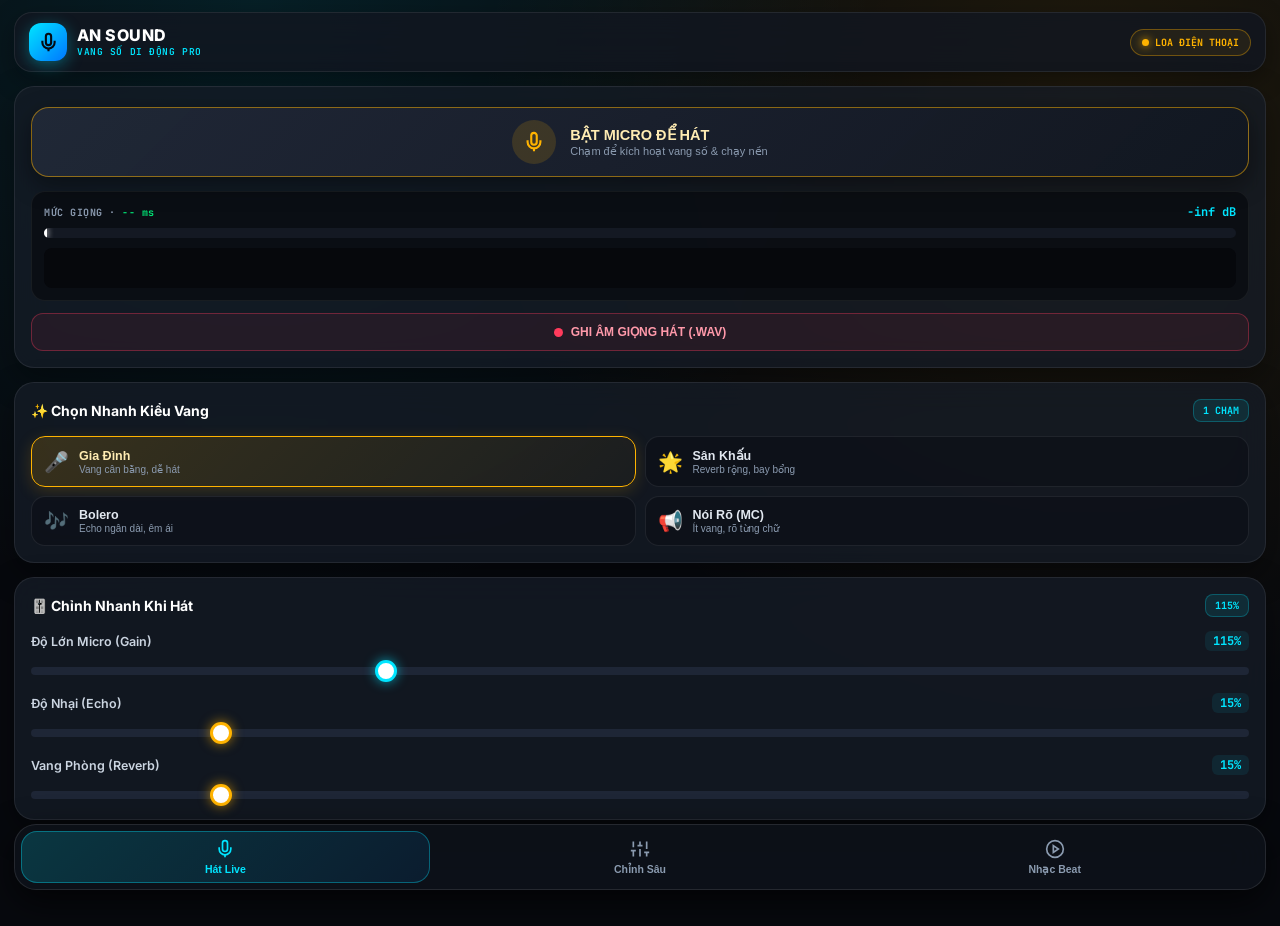
==== commit 0c70dd86: "Implement 4-layer Full-Duplex Low-Latency Audio DSP (LR24 HPF, dBFS Gate, +4Hz SSB Freq Shifter, 3:1" ====
--- a/android_app/app/src/main/assets/karaoke/index.html
+++ b/android_app/app/src/main/assets/karaoke/index.html
@@ -751,7 +751,7 @@
 
       <div class="meter-box">
         <div class="meter-top">
-          <span>MỨC TÍN HIỆU GIỌNG</span>
+          <span>MỨC GIỌNG · <b id="txtLatencyMs" style="color:#00e676;">-- ms</b></span>
           <strong id="txtVocalDb">-inf dB</strong>
         </div>
         <div class="vu-track">
@@ -872,9 +872,9 @@
       <div class="slider-item">
         <div class="slider-label-row">
           <span>Hát Bè Đôi 3D (Stereo Chorus)</span>
-          <strong id="valStereoChorus">20%</strong>
-        </div>
-        <input type="range" class="modern-slider gold" id="sliderStereoChorus" min="0" max="100" value="20" step="5">
+          <strong id="valStereoChorus">0%</strong>
+        </div>
+        <input type="range" class="modern-slider gold" id="sliderStereoChorus" min="0" max="100" value="0" step="5">
       </div>
     </div>
 
@@ -920,45 +920,61 @@
       </div>
     </div>
 
-    <!-- LỌC ỒN & CHỐNG VỌNG -->
+    <!-- LỌC ỒN, ĐỊNH TUYẾN & CHỐNG HÚ -->
     <div class="glass-card">
       <div class="card-header">
         <div class="card-title-group">
-          <h3>🛡️ Lọc Tạp Âm &amp; Chống Vọng</h3>
-        </div>
-        <span class="card-badge">SHIELD</span>
+          <h3>🛡️ Định Tuyến &amp; Chống Hú DSP</h3>
+        </div>
+        <span class="card-badge">4-LAYER DSP</span>
+      </div>
+
+      <div style="display:grid;grid-template-columns:1fr 1fr;gap:8px;margin-bottom:14px;">
+        <div>
+          <label style="display:block;font-size:10.5px;color:var(--muted);margin-bottom:4px;">Nguồn Thu (Input)</label>
+          <select id="selAudioInput" style="width:100%;padding:9px;border-radius:10px;border:1px solid var(--border);background:#0c1018;color:#fff;font-size:12px;">
+            <option value="BUILTIN" selected>Mic Điện Thoại (Ép)</option>
+            <option value="AUTO">Tự Động (OS)</option>
+          </select>
+        </div>
+        <div>
+          <label style="display:block;font-size:10.5px;color:var(--muted);margin-bottom:4px;">Ngõ Phát (Output)</label>
+          <select id="selAudioOutput" style="width:100%;padding:9px;border-radius:10px;border:1px solid var(--border);background:#0c1018;color:#fff;font-size:12px;">
+            <option value="AUTO" selected>Tự Động (A2DP/AUX)</option>
+            <option value="BLUETOOTH">Loa Bluetooth A2DP</option>
+            <option value="AUX">Dây AUX 3.5mm</option>
+            <option value="SPEAKER">Loa Điện Thoại</option>
+          </select>
+        </div>
       </div>
 
       <div class="slider-item" style="margin-bottom: 12px;">
         <div class="slider-label-row">
-          <span>Chống Ồn Xa / Bắt Mic Gần</span>
-          <strong id="valNearField">55% (Chỉ bắt gần)</strong>
-        </div>
-        <input type="range" class="modern-slider" id="sliderNearField" min="0" max="100" value="55" step="5">
+          <span>Ngưỡng Noise Gate (Cắt im lặng)</span>
+          <strong id="valNearField">-40 dBFS</strong>
+        </div>
+        <input type="range" class="modern-slider" id="sliderNearField" min="-55" max="-20" value="-40" step="1">
       </div>
 
       <label class="switch-row">
         <div class="switch-text">
-          <strong>Khử vọng loa ngoài (AEC)</strong>
-          <small>Tắt để giảm trễ tối đa như StarMaker; bật nếu loa ngoài bị vọng</small>
-        </div>
-        <span class="toggle-switch"><input type="checkbox" id="chkHwAec"><span class="toggle-track"></span></span>
+          <strong>Chống hú Frequency Shifter (+4 Hz)</strong>
+          <small>Dịch phổ ±4Hz &amp; Notch 2.4kHz triệt tiêu hồi tiếp</small>
+        </div>
+        <span class="toggle-switch"><input type="checkbox" id="chkAntiHowl" checked><span class="toggle-track"></span></span>
       </label>
 
       <label class="switch-row">
         <div class="switch-text">
-          <strong>Cắt ù trầm &amp; tiếng gió (Low-Cut 100Hz)</strong>
-          <small>Giúp giọng gọn sạch, không ù nền</small>
+          <strong>Cắt trầm LR24 (HPF 90Hz)</strong>
+          <small>Loại bỏ ù nền, gió và giảm tải cho loa Sub</small>
         </div>
         <span class="toggle-switch"><input type="checkbox" id="chkLowCut" checked><span class="toggle-track"></span></span>
       </label>
 
-      <label class="switch-row">
-        <div class="switch-text">
-          <strong>Chống hú rít tự động (Notch 2.4kHz)</strong>
-          <small>Ngăn tiếng rít chói tai khi để gần loa</small>
-        </div>
-        <span class="toggle-switch"><input type="checkbox" id="chkAntiHowl" checked><span class="toggle-track"></span></span>
+      <label class="switch-row" style="display:none;">
+        <div class="switch-text"><strong>Hardware AEC</strong></div>
+        <span class="toggle-switch"><input type="checkbox" id="chkHwAec"><span class="toggle-track"></span></span>
       </label>
     </div>
   </section>
@@ -1111,12 +1127,12 @@
 
         this.params = {
           micGain: 1.15,
-          tone: 2.0,
-          bassDb: 1.5,
-          midDb: 1.5,
-          trebleDb: 2.0,
-          stereoChorus: 0.20,
-          nearField: 0.55,
+          tone: 1.5,
+          bassDb: 1.0,
+          midDb: 1.0,
+          trebleDb: 1.5,
+          stereoChorus: 0.0,
+          nearField: 0.20,
           echoMix: 0.15,
           echoDelay: 0.18,
           echoFeedback: 0.25,
@@ -1614,14 +1630,22 @@
       });
 
       bindSlider('sliderNearField', 'valNearField', (v, lbl) => {
-        engine.params.nearField = v / 100;
-        engine.syncNativeParams();
-        let txt = v + '%';
-        if (v >= 70) txt += ' (Cực gần 5cm)';
-        else if (v >= 40) txt += ' (Chỉ bắt gần)';
-        else if (v === 0) txt += ' (Thu tất cả)';
-        if (lbl) lbl.innerText = txt;
-      });
+        engine.params.gateDb = v;
+        if (lbl) lbl.innerText = v + ' dBFS';
+        if (window.AndroidDsp && typeof window.AndroidDsp.setGateThresholdDb === 'function') {
+          window.AndroidDsp.setGateThresholdDb(v);
+        }
+      });
+
+      const updateRoute = () => {
+        const inp = document.getElementById('selAudioInput')?.value || 'BUILTIN';
+        const out = document.getElementById('selAudioOutput')?.value || 'AUTO';
+        if (window.AndroidDsp && typeof window.AndroidDsp.setAudioRoute === 'function') {
+          window.AndroidDsp.setAudioRoute(out, inp === 'BUILTIN');
+        }
+      };
+      document.getElementById('selAudioInput')?.addEventListener('change', updateRoute);
+      document.getElementById('selAudioOutput')?.addEventListener('change', updateRoute);
 
       bindSlider('sliderBeatVolume', 'valBeatVolume', (v, lbl) => {
         engine.params.beatVolume = v / 100;
@@ -1740,7 +1764,7 @@
       }
 
       let nativePeakHold = 0;
-      window.onNativeVocalMeter = function(db) {
+      window.onNativeVocalMeter = function(db, latencyMs) {
         if (!engine.isActive) return;
         const pct = Math.max(0, Math.min(100, ((db + 40) / 40) * 100));
         document.getElementById('vuMeterFill').style.width = pct.toFixed(1) + '%';
@@ -1748,6 +1772,10 @@
         else nativePeakHold = Math.max(0, nativePeakHold - 2.5);
         document.getElementById('vuMeterPeak').style.left = nativePeakHold.toFixed(1) + '%';
         document.getElementById('txtVocalDb').innerText = db > -75 ? (db.toFixed(1) + ' dB') : '-inf dB';
+        if (typeof latencyMs === 'number' && latencyMs > 0) {
+          const latEl = document.getElementById('txtLatencyMs');
+          if (latEl) latEl.innerText = 'Latency ~' + latencyMs.toFixed(0) + ' ms';
+        }
         drawSpectrum(pct);
 
         if (engine.isDucking && engine.musicGain && engine.ctx) {
